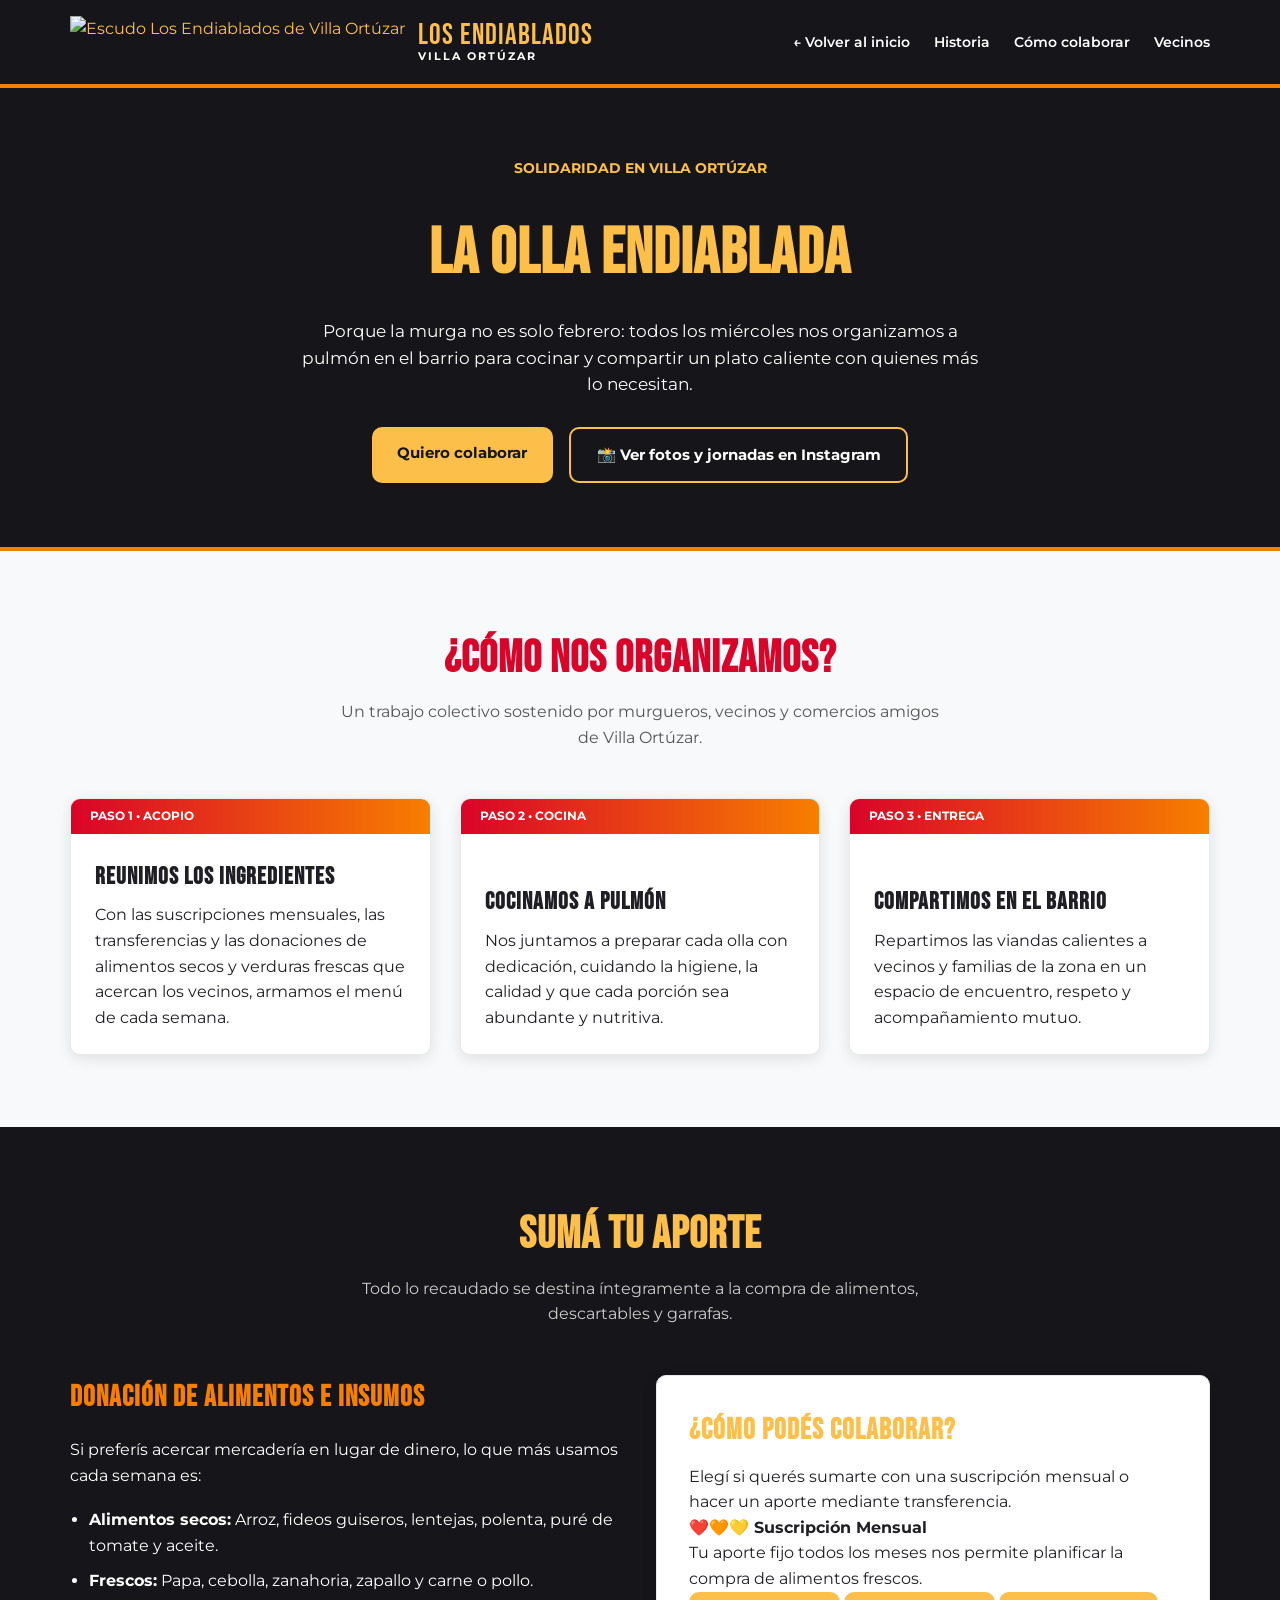
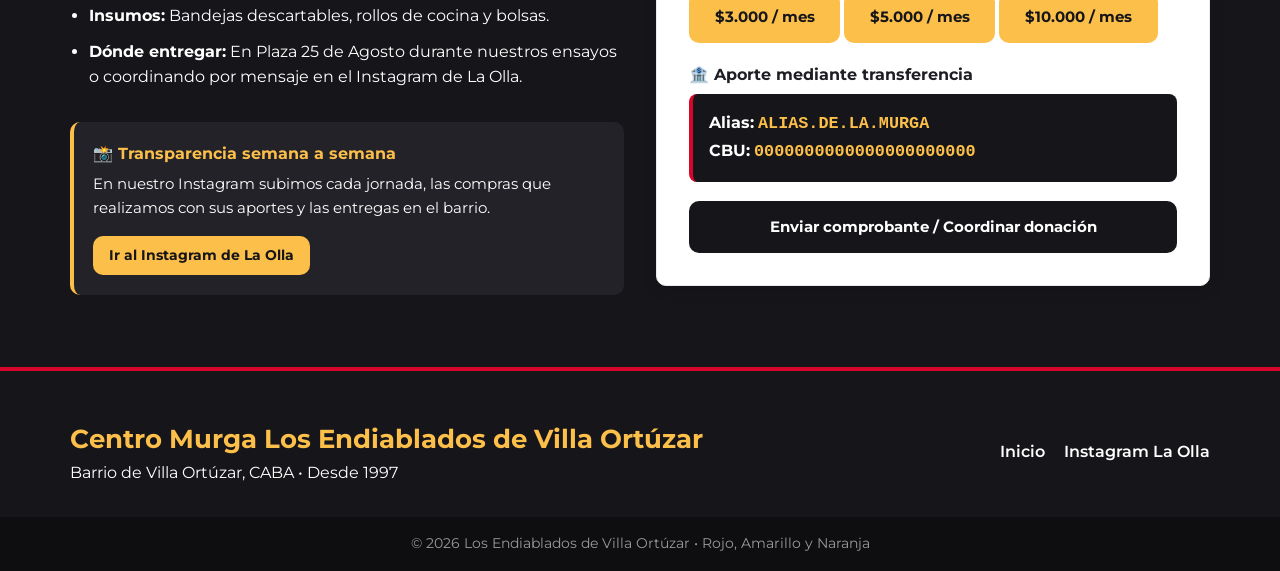
==== olla.html @ c2d9ca70 "Create olla.html add pagina olla" ====
<!DOCTYPE html>
<html lang="es">
<head>
  <meta charset="UTF-8">
  <meta name="viewport" content="width=device-width, initial-scale=1.0">
  <title>La Olla Endiablada | Los Endiablados de Villa Ortúzar</title>
  <link rel="preconnect" href="https://fonts.googleapis.com">
  <link rel="preconnect" href="https://fonts.gstatic.com" crossorigin>
  <link href="https://fonts.googleapis.com/css2?family=Bebas+Neue&family=Montserrat:wght@400;600;700&display=swap" rel="stylesheet">
  <link rel="stylesheet" href="css/styles.css">
</head>
<body>

  <!-- HEADER -->
  <header class="header">
    <div class="container nav-container">
      <a href="index.html" class="logo">
        <img src="img/logo.png" alt="Escudo Los Endiablados de Villa Ortúzar" class="logo-img">
        <span class="logo-texto">LOS ENDIABLADOS <small>VILLA ORTÚZAR</small></span>
      </a>
      <button class="menu-toggle" id="menu-toggle" aria-label="Abrir menú">☰</button>
      <nav class="nav" id="nav-menu">
        <ul class="nav-list">
          <li><a href="index.html">← Volver al inicio</a></li>
          <li><a href="index.html#historia">Historia</a></li>
          <li><a href="#sumate">Cómo colaborar</a></li>
          <li><a href="index.html#vecinos">Vecinos</a></li>
        </ul>
      </nav>
    </div>
  </header>

  <!-- PORTADA INTERNA -->
  <section class="seccion-destacada" style="padding: 4rem 0; text-align: center; border-bottom: 4px solid var(--naranja-fuego);">
    <div class="container">
      <span class="etiqueta-barrio">Solidaridad en Villa Ortúzar</span>
      <h1 style="font-size: clamp(2.8rem, 5vw, 4.2rem); color: var(--amarillo-sol); margin-bottom: 0.8rem;">La Olla Endiablada</h1>
      <p style="max-width: 680px; margin: 0 auto 1.8rem auto; font-size: 1.05rem;">
        Porque la murga no es solo febrero: todos los miércoles nos organizamos a pulmón en el barrio para cocinar y compartir un plato caliente con quienes más lo necesitan.
      </p>
      <div class="hero-botones">
        <a href="#sumate" class="btn btn-primario">Quiero colaborar</a>
        <a href="https://www.instagram.com/TU_USUARIO_DE_LA_OLLA/" target="_blank" rel="noopener" class="btn btn-secundario">
          📸 Ver fotos y jornadas en Instagram
        </a>
      </div>
    </div>
  </section>

  <!-- CÓMO TRABAJAMOS -->
  <section class="seccion seccion-clara">
    <div class="container">
      <h2 class="titulo-seccion">¿Cómo nos organizamos?</h2>
      <p class="subtitulo-seccion">Un trabajo colectivo sostenido por murgueros, vecinos y comercios amigos de Villa Ortúzar.</p>

      <div class="grid-cards">
        <div class="card">
          <div class="card-header-tag">Paso 1 • Acopio</div>
          <div class="card-body">
            <h3>Reunimos los ingredientes</h3>
            <p>Con las suscripciones mensuales, las transferencias y las donaciones de alimentos secos y verduras frescas que acercan los vecinos, armamos el menú de cada semana.</p>
          </div>
        </div>

        <div class="card">
          <div class="card-header-tag">Paso 2 • Cocina</div>
          <div class="card-body">
            <h3>Cocinamos a pulmón</h3>
            <p>Nos juntamos a preparar cada olla con dedicación, cuidando la higiene, la calidad y que cada porción sea abundante y nutritiva.</p>
          </div>
        </div>

        <div class="card">
          <div class="card-header-tag">Paso 3 • Entrega</div>
          <div class="card-body">
            <h3>Compartimos en el barrio</h3>
            <p>Repartimos las viandas calientes a vecinos y familias de la zona en un espacio de encuentro, respeto y acompañamiento mutuo.</p>
          </div>
        </div>
      </div>
    </div>
  </section>

  <!-- SECCIÓN DE COLABORACIÓN Y TRANSPARENCIA -->
  <section id="sumate" class="seccion seccion-destacada">
    <div class="container">
      <h2 class="titulo-seccion">Sumá tu aporte</h2>
      <p class="subtitulo-seccion">Todo lo recaudado se destina íntegramente a la compra de alimentos, descartables y garrafas.</p>

      <div style="display: grid; grid-template-columns: repeat(auto-fit, minmax(300px, 1fr)); gap: 2rem; align-items: start;">
        
        <!-- COLUMNA QUÉ NECESITAMOS Y PUNTO DE ENTREGA -->
        <div class="olla-info">
          <h3>Donación de alimentos e insumos</h3>
          <p>Si preferís acercar mercadería en lugar de dinero, lo que más usamos cada semana es:</p>
          <ul class="lista-necesidades">
            <li><strong>Alimentos secos:</strong> Arroz, fideos guiseros, lentejas, polenta, puré de tomate y aceite.</li>
            <li><strong>Frescos:</strong> Papa, cebolla, zanahoria, zapallo y carne o pollo.</li>
            <li><strong>Insumos:</strong> Bandejas descartables, rollos de cocina y bolsas.</li>
            <li><strong>Dónde entregar:</strong> En Plaza 25 de Agosto durante nuestros ensayos o coordinando por mensaje en el Instagram de La Olla.</li>
          </ul>

          <div style="margin-top: 2rem; padding: 1.2rem; background-color: var(--fondo-gris-oscuro); border-radius: 10px; border-left: 4px solid var(--amarillo-sol);">
            <h4 style="color: var(--amarillo-sol); margin-bottom: 0.4rem;">📸 Transparencia semana a semana</h4>
            <p style="font-size: 0.92rem; margin-bottom: 1rem;">En nuestro Instagram subimos cada jornada, las compras que realizamos con sus aportes y las entregas en el barrio.</p>
            <a href="https://www.instagram.com/olla.endiablada/" target="_blank" rel="noopener" class="btn btn-primario btn-sm">Ir al Instagram de La Olla</a>
          </div>
        </div>

        <!-- TARJETA BLANCA DE APORTES (MISMA DE LA PORTADA) -->
        <div class="olla-colaborar card">
          <h3>¿Cómo podés colaborar?</h3>
          <p>Elegí si querés sumarte con una suscripción mensual o hacer un aporte mediante transferencia.</p>

          <div class="bloque-aporte">
            <h4>❤️🧡💛 Suscripción Mensual</h4>
            <p class="texto-chico">Tu aporte fijo todos los meses nos permite planificar la compra de alimentos frescos.</p>
            <div class="botones-suscripcion">
              <a href="https://www.mercadopago.com.ar/subscriptions/checkout?preapproval_plan_id=2c93808497c19ac40197c2ccf2440081&utm_source=ig&utm_medium=social&utm_content=link_in_bio" target="_blank" rel="noopener" class="btn btn-primario">$3.000 / mes</a>
              <a href="https://www.mercadopago.com.ar/subscriptions/checkout?preapproval_plan_id=2c93808497b74ff10197c2cd6a740403&utm_source=ig&utm_medium=social&utm_content=link_in_bio" target="_blank" rel="noopener" class="btn btn-primario">$5.000 / mes</a>
              <a href="https://www.mercadopago.com.ar/subscriptions/checkout?preapproval_plan_id=2c93808497b74ff10197c2cdd6240404&utm_source=ig&utm_medium=social&utm_content=link_in_bio" target="_blank" rel="noopener" class="btn btn-primario">$10.000 / mes</a>
            </div>
          </div>

          <h4 style="margin-top: 1.2rem; margin-bottom: 0.4rem;">🏦 Aporte mediante transferencia</h4>
          <div class="datos-transferencia" style="margin-top: 0;">
            <p><strong>Alias:</strong> <code id="alias-olla">ALIAS.DE.LA.MURGA</code></p>
            <p><strong>CBU:</strong> <code>0000000000000000000000</code></p>
          </div>

          <a href="https://www.instagram.com/olla.endiablada/" target="_blank" rel="noopener" class="btn btn-oscuro btn-full">
            Enviar comprobante / Coordinar donación
          </a>
        </div>

      </div>
    </div>
  </section>

  <!-- FOOTER -->
  <footer class="footer">
    <div class="container footer-content">
      <div>
        <h4>Centro Murga Los Endiablados de Villa Ortúzar</h4>
        <p>Barrio de Villa Ortúzar, CABA • Desde 1997</p>
      </div>
      <div class="footer-redes">
        <a href="index.html">Inicio</a>
        <a href="https://www.instagram.com/olla.endiablada/" target="_blank" rel="noopener">Instagram La Olla</a>
      </div>
    </div>
    <div class="footer-copy">
      <p>© 2026 Los Endiablados de Villa Ortúzar • Rojo, Amarillo y Naranja</p>
    </div>
  </footer>

  <script src="js/script.js"></script>
</body>
</html>
---- css/styles.css ----
/* VARIABLES DE IDENTIDAD (ROJO, AMARILLO Y NARANJA) */
:root {
  --rojo-murga: #d90429;
  --rojo-oscuro: #9b001c;
  --naranja-fuego: #f77f00;
  --amarillo-sol: #fcbf49;
  --fondo-oscuro: #16161a;
  --fondo-gris-oscuro: #222228;
  --fondo-claro: #f8f9fa;
  --texto-oscuro: #1e1e24;
  --texto-claro: #ffffff;
  --texto-gris: #555555;
  --borde-radio: 10px;
  --sombra: 0 4px 15px rgba(0, 0, 0, 0.1);
}

/* RESET BÁSICO */
* {
  margin: 0;
  padding: 0;
  box-sizing: border-box;
}

html {
  scroll-behavior: smooth;
}

body {
  font-family: 'Montserrat', sans-serif;
  color: var(--texto-oscuro);
  line-height: 1.6;
  background-color: #ffffff;
}

h1, h2, h3, .logo-texto {
  font-family: 'Bebas Neue', sans-serif;
  letter-spacing: 1px;
}

.container {
  width: 90%;
  max-width: 1140px;
  margin: 0 auto;
}

/* HEADER Y NAVEGACIÓN */
.header {
  background-color: var(--fondo-oscuro);
  color: var(--texto-claro);
  position: sticky;
  top: 0;
  z-index: 1000;
  border-bottom: 4px solid var(--naranja-fuego);
}

.nav-container {
  display: flex;
  justify-content: space-between;
  align-items: center;
  padding: 1rem 0;
}

.logo {
  text-decoration: none;
  color: var(--amarillo-sol);
  display: flex;
  align-items: center;
  gap: 0.8rem;
}

.logo-img {
  height: 52px;
  width: auto;
  object-fit: contain;
}

.logo-texto {
  font-size: 1.8rem;
  line-height: 1;
  display: flex;
  flex-direction: column;
}

.logo-texto small {
  font-family: 'Montserrat', sans-serif;
  font-size: 0.7rem;
  font-weight: 700;
  color: var(--texto-claro);
  letter-spacing: 2px;
}

.nav-list {
  list-style: none;
  display: flex;
  align-items: center;
  gap: 1.5rem;
}

.nav-list a {
  color: var(--texto-claro);
  text-decoration: none;
  font-weight: 600;
  font-size: 0.9rem;
  transition: color 0.3s;
}

.nav-list a:hover {
  color: var(--amarillo-sol);
}

.badge-shop {
  background-color: var(--fondo-gris-oscuro);
  color: var(--amarillo-sol);
  border: 1px dashed var(--amarillo-sol);
  padding: 0.3rem 0.7rem;
  border-radius: 20px;
  font-size: 0.75rem;
  font-weight: 600;
  cursor: default;
}

.menu-toggle {
  display: none;
  background: none;
  border: none;
  color: var(--amarillo-sol);
  font-size: 1.8rem;
  cursor: pointer;
}

/* HERO / PORTADA */
.hero {
  position: relative;
  overflow: hidden;
  color: var(--texto-claro);
  min-height: 75vh;
  display: flex;
  align-items: center;
  text-align: center;
}

.hero-slider, .hero-overlay {
  position: absolute;
  inset: 0;
}

.slide {
  position: absolute;
  inset: 0;
  background-size: cover;
  background-position: center;
  opacity: 0;
  transition: opacity 1.2s ease-in-out;
}

.slide.activa {
  opacity: 1;
}

.hero-overlay {
  background: linear-gradient(rgba(20, 20, 24, 0.65), rgba(155, 0, 28, 0.72));
  z-index: 1;
}

.hero-content {
  position: relative;
  z-index: 2;
  width: 100%;
  padding: 4rem 0;
}

.etiqueta-barrio {
  display: inline-block;
  background-color: var(--fondo-oscuro);
  color: var(--amarillo-sol);
  padding: 0.4rem 1rem;
  border-radius: 20px;
  font-size: 0.85rem;
  font-weight: 700;
  margin-bottom: 1rem;
  text-transform: uppercase;
}

.hero h1 {
  font-size: clamp(2.8rem, 6vw, 4.5rem);
  line-height: 1.05;
  margin-bottom: 1rem;
  text-shadow: 2px 2px 8px rgba(0,0,0,0.4);
}

.hero p {
  max-width: 680px;
  margin: 0 auto 2rem auto;
  font-size: 1.1rem;
}

.hero-botones {
  display: flex;
  gap: 1rem;
  justify-content: center;
  flex-wrap: wrap;
}

/* BOTONES */
.btn {
  display: inline-block;
  padding: 0.85rem 1.6rem;
  border-radius: var(--borde-radio);
  text-decoration: none;
  font-weight: 700;
  font-size: 0.95rem;
  transition: transform 0.2s, background-color 0.3s;
  text-align: center;
}

.btn:hover {
  transform: translateY(-2px);
}

.btn-primario {
  background-color: var(--amarillo-sol);
  color: var(--fondo-oscuro);
}

.btn-primario:hover {
  background-color: #ffd166;
}

.btn-secundario {
  background-color: var(--fondo-oscuro);
  color: var(--texto-claro);
  border: 2px solid var(--amarillo-sol);
}

.btn-oscuro {
  background-color: var(--fondo-oscuro);
  color: var(--texto-claro);
}

.btn-sm {
  padding: 0.55rem 1rem;
  font-size: 0.85rem;
}

.btn-full {
  width: 100%;
}

/* SECCIONES GENERALES */
.seccion {
  padding: 4.5rem 0;
}

.seccion-clara {
  background-color: var(--fondo-claro);
}

.seccion-destacada {
  background-color: var(--fondo-oscuro);
  color: var(--texto-claro);
}

.titulo-seccion {
  font-size: 2.8rem;
  text-align: center;
  color: var(--rojo-murga);
  margin-bottom: 0.3rem;
}

.seccion-destacada .titulo-seccion {
  color: var(--amarillo-sol);
}

.subtitulo-seccion {
  text-align: center;
  color: var(--texto-gris);
  max-width: 620px;
  margin: 0 auto 3rem auto;
}

.seccion-destacada .subtitulo-seccion {
  color: #cccccc;
}

/* LÍNEA DE TIEMPO (HISTORIA) */
.timeline {
  border-left: 4px solid var(--naranja-fuego);
  padding-left: 2rem;
  max-width: 800px;
  margin: 0 auto;
  display: flex;
  flex-direction: column;
  gap: 2rem;
}

.timeline-item {
  position: relative;
}

.timeline-item::before {
  content: '';
  position: absolute;
  left: -2.65rem;
  top: 0.3rem;
  width: 16px;
  height: 16px;
  background-color: var(--rojo-murga);
  border: 3px solid var(--amarillo-sol);
  border-radius: 50%;
}

.timeline-fecha {
  display: inline-block;
  background-color: var(--rojo-murga);
  color: var(--texto-claro);
  font-weight: 700;
  font-size: 0.8rem;
  padding: 0.2rem 0.7rem;
  border-radius: 5px;
  margin-bottom: 0.4rem;
}

.timeline-contenido h3 {
  font-size: 1.6rem;
  margin-bottom: 0.3rem;
}

/* LA OLLA ENDIABLADA */
/* LA OLLA ENDIABLADA */
.olla-grid {
  display: grid;
  grid-template-columns: 1.1fr auto 1.1fr;
  gap: 2rem;
  align-items: center;
}

.marco-celular {
  position: relative;
  width: 245px;
  aspect-ratio: 9 / 16;
  border-radius: 32px;
  padding: 10px;
  border: 3px solid var(--amarillo-sol);
  box-shadow: 0 12px 28px rgba(0, 0, 0, 0.6);
  background-color: #111111;
  margin: 0 auto;
}

.marco-celular::before {
  content: '';
  position: absolute;
  top: 16px;
  left: 50%;
  transform: translateX(-50%);
  width: 55px;
  height: 5px;
  background-color: #2b2b2b;
  border-radius: 10px;
  z-index: 2;
}

.marco-celular video {
  width: 100%;
  height: 100%;
  object-fit: cover;
  border-radius: 22px;
  display: block;
}

.olla-info h3 {
  font-size: 1.8rem;
  color: var(--naranja-fuego);
  margin-bottom: 1rem;
}

.lista-necesidades {
  margin-top: 1.2rem;
  padding-left: 1.2rem;
  display: flex;
  flex-direction: column;
  gap: 0.6rem;
}

.olla-colaborar {
  background-color: var(--fondo-gris-oscuro);
  padding: 2rem;
  border-radius: var(--borde-radio);
  border-top: 5px solid var(--amarillo-sol);
}

.olla-colaborar h3 {
  font-size: 1.8rem;
  color: var(--amarillo-sol);
  margin-bottom: 0.6rem;
}

.datos-transferencia {
  background-color: var(--fondo-oscuro);
  padding: 1rem;
  border-radius: 8px;
  margin: 1.2rem 0;
  border-left: 4px solid var(--rojo-murga);
}

.datos-transferencia code {
  color: var(--amarillo-sol);
  font-size: 1.05rem;
  font-weight: bold;
}

.olla-colaborar,
.olla-colaborar p,
.olla-colaborar h4,
.intro-colaborar,
.texto-chico,
.bloque-aporte h4 {
  color: var(--texto-oscuro);
}

.datos-transferencia,
.datos-transferencia p {
  color: var(--texto-claro);
}

.datos-transferencia h4 {
  color: var(--amarillo-sol);
}

/* GRILLA DE TARJETAS (SALIDAS Y VECINOS) */
.grid-cards {
  display: grid;
  grid-template-columns: repeat(auto-fit, minmax(290px, 1fr));
  gap: 1.8rem;
}

.card {
  background-color: #ffffff;
  border-radius: var(--borde-radio);
  box-shadow: var(--sombra);
  overflow: hidden;
  border: 1px solid #eaeaea;
  display: flex;
  flex-direction: column;
  justify-content: space-between;
}

.card-header-tag {
  background: linear-gradient(90deg, var(--rojo-murga), var(--naranja-fuego));
  color: var(--texto-claro);
  font-weight: 700;
  font-size: 0.78rem;
  text-transform: uppercase;
  padding: 0.45rem 1.2rem;
}

.card-body {
  padding: 1.5rem;
}

.card-body h3 {
  font-size: 1.5rem;
  margin-bottom: 0.4rem;
  color: var(--texto-oscuro);
}

.fecha-nota {
  font-size: 0.82rem;
  color: var(--naranja-fuego);
  font-weight: 700;
  margin-bottom: 0.8rem;
}

.card-links {
  margin-top: 1.2rem;
  display: flex;
  flex-direction: column;
  gap: 0.5rem;
}

.btn-link {
  color: var(--rojo-murga);
  font-weight: 700;
  text-decoration: none;
  font-size: 0.9rem;
}

.btn-link-secundario {
  color: var(--texto-gris);
  text-decoration: none;
  font-size: 0.85rem;
  font-weight: 600;
}

/* FILTROS DE VECINOS */
.filtros-vecinos {
  display: flex;
  justify-content: center;
  gap: 0.7rem;
  flex-wrap: wrap;
  margin-bottom: 2rem;
}

.filtro-btn {
  padding: 0.5rem 1.1rem;
  border: 2px solid var(--rojo-murga);
  background-color: transparent;
  color: var(--rojo-murga);
  border-radius: 20px;
  font-weight: 700;
  cursor: pointer;
  transition: all 0.2s;
}

.filtro-btn.activo, .filtro-btn:hover {
  background-color: var(--rojo-murga);
  color: var(--texto-claro);
}

.tag-rubro {
  display: inline-block;
  background-color: var(--amarillo-sol);
  color: var(--fondo-oscuro);
  font-size: 0.75rem;
  font-weight: 700;
  padding: 0.2rem 0.6rem;
  border-radius: 5px;
  margin-bottom: 0.6rem;
}

.card-vecino p {
  margin-bottom: 1.2rem;
  font-size: 0.92rem;
}

.caja-sumate {
  margin-top: 3rem;
  background-color: #ffffff;
  border: 2px dashed var(--naranja-fuego);
  padding: 1.8rem;
  border-radius: var(--borde-radio);
  text-align: center;
  display: flex;
  flex-direction: column;
  align-items: center;
  gap: 1rem;
}

/* FOOTER */
.footer {
  background-color: var(--fondo-oscuro);
  color: var(--texto-claro);
  padding-top: 3rem;
  border-top: 4px solid var(--rojo-murga);
}

.footer-content {
  display: flex;
  justify-content: space-between;
  align-items: center;
  flex-wrap: wrap;
  gap: 1.5rem;
  padding-bottom: 2rem;
}

.footer h4 {
  font-size: 1.6rem;
  color: var(--amarillo-sol);
}

.footer-redes {
  display: flex;
  gap: 1.2rem;
}

.footer-redes a {
  color: var(--texto-claro);
  text-decoration: none;
  font-weight: 600;
}

.footer-redes a:hover {
  color: var(--naranja-fuego);
}

.footer-copy {
  background-color: #0e0e11;
  text-align: center;
  padding: 1rem;
  font-size: 0.85rem;
  color: #999999;
}

/* RESPONSIVE CELULARES */
@media (max-width: 768px) {
  .menu-toggle {
    display: block;
  }

  .nav {
    display: none;
    position: absolute;
    top: 100%;
    left: 0;
    width: 100%;
    background-color: var(--fondo-oscuro);
    padding: 1.5rem;
    border-bottom: 3px solid var(--amarillo-sol);
  }

  .nav.activo {
    display: block;
  }

  .nav-list {
    flex-direction: column;
    align-items: flex-start;
  }

  .olla-grid {
    grid-template-columns: 1fr;
  }
}
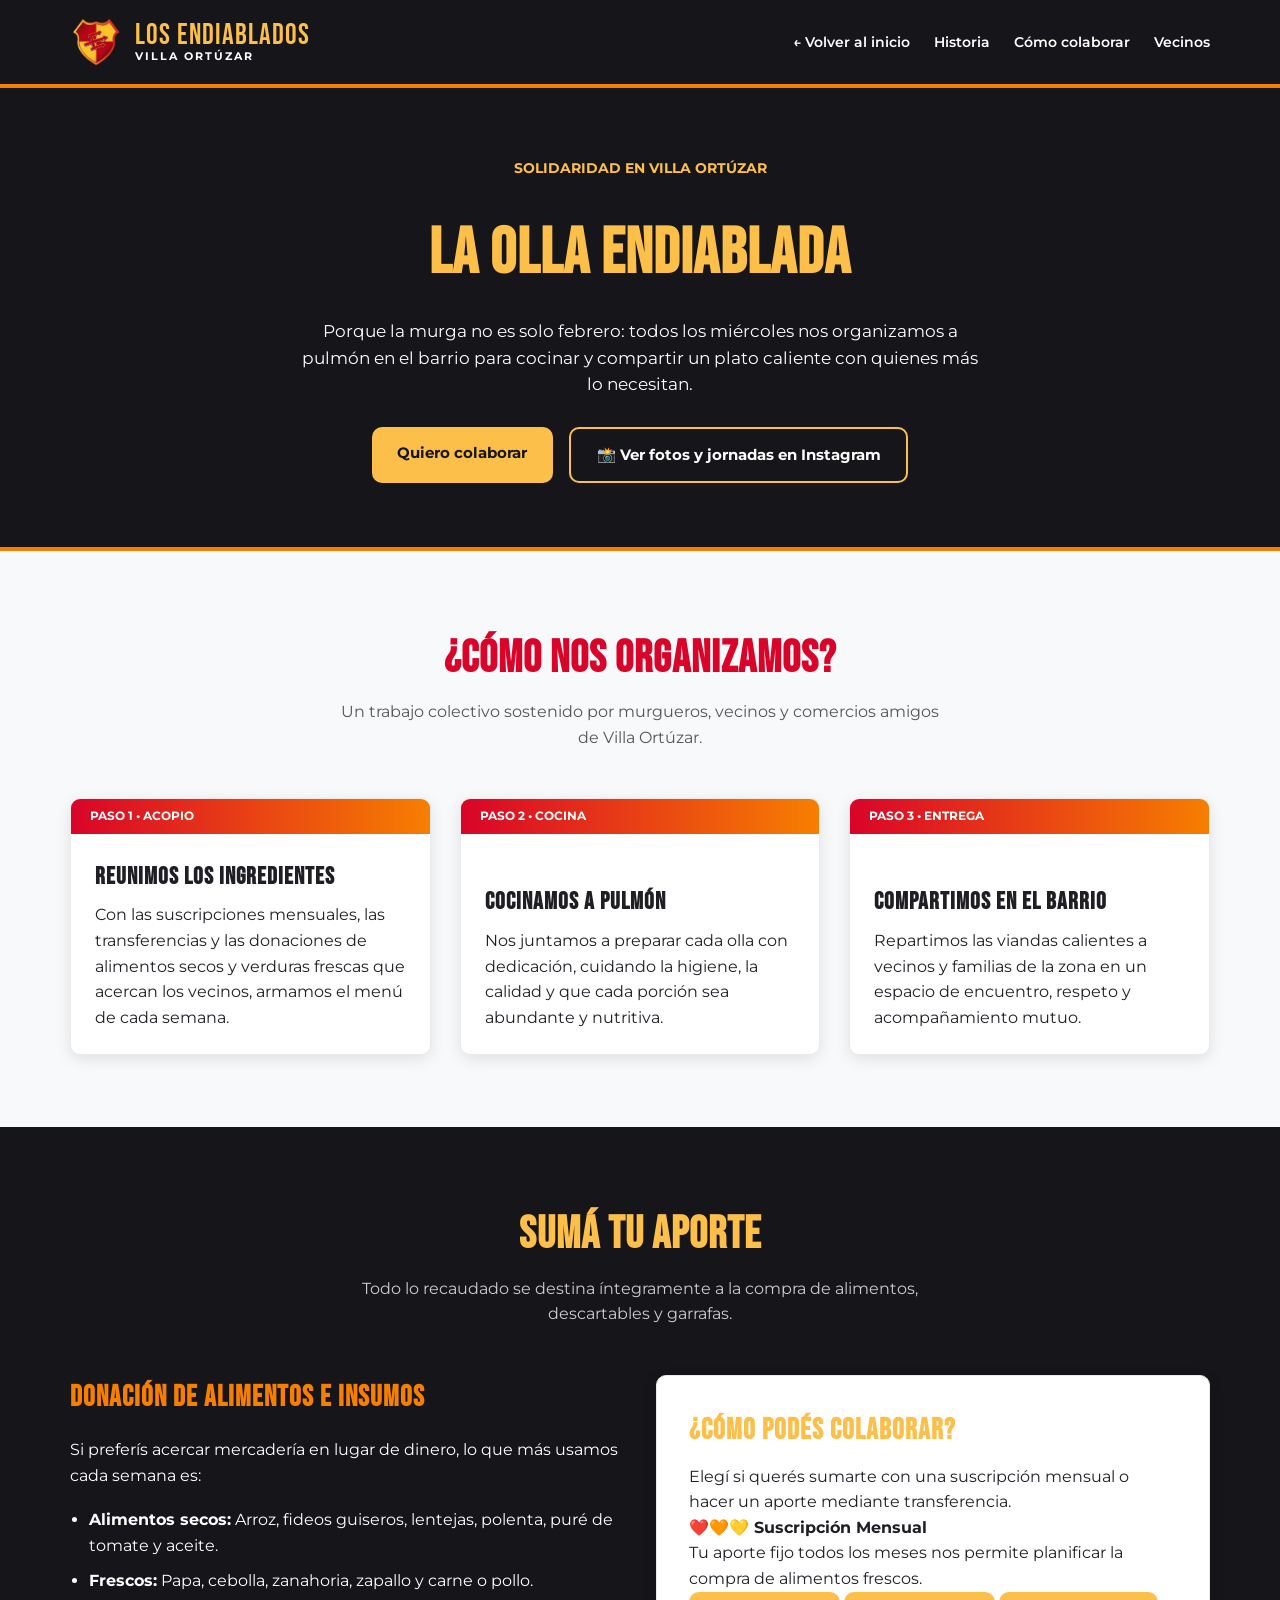
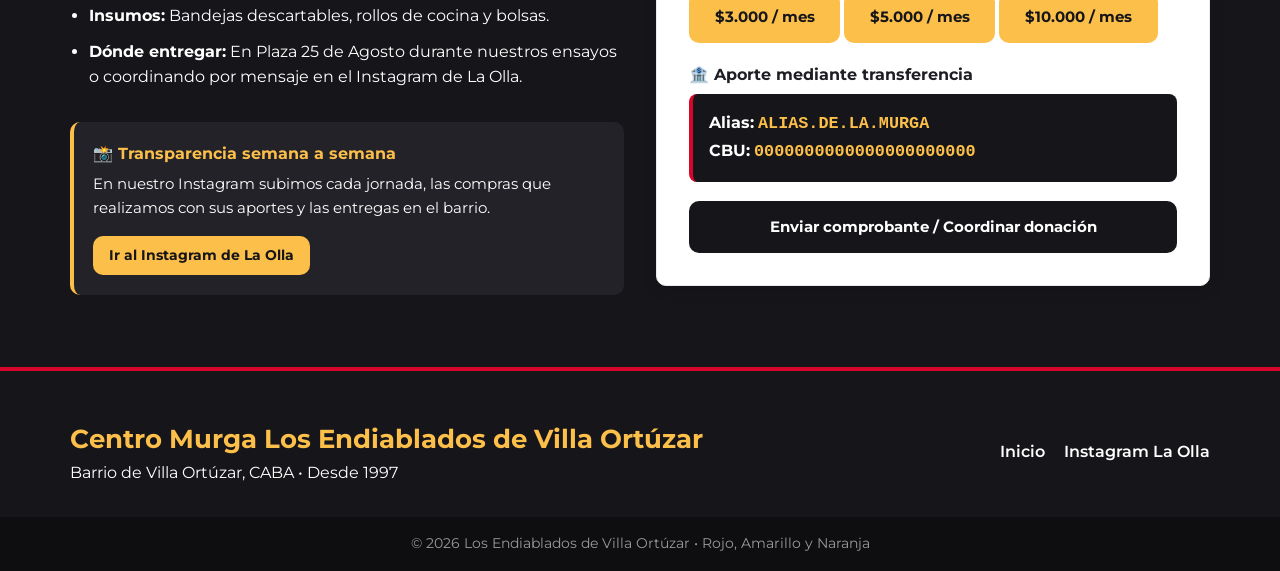
==== commit 17ea5f1c: "Update olla.html edit nombre img logo endiablado" ====
--- a/olla.html
+++ b/olla.html
@@ -15,7 +15,7 @@
   <header class="header">
     <div class="container nav-container">
       <a href="index.html" class="logo">
-        <img src="img/logo.png" alt="Escudo Los Endiablados de Villa Ortúzar" class="logo-img">
+        <img src="img/logo-endiablados.png" alt="Escudo Los Endiablados de Villa Ortúzar" class="logo-img">
         <span class="logo-texto">LOS ENDIABLADOS <small>VILLA ORTÚZAR</small></span>
       </a>
       <button class="menu-toggle" id="menu-toggle" aria-label="Abrir menú">☰</button>
@@ -40,7 +40,7 @@
       </p>
       <div class="hero-botones">
         <a href="#sumate" class="btn btn-primario">Quiero colaborar</a>
-        <a href="https://www.instagram.com/TU_USUARIO_DE_LA_OLLA/" target="_blank" rel="noopener" class="btn btn-secundario">
+        <a href="https://www.instagram.com/olla.endiablada/" target="_blank" rel="noopener" class="btn btn-secundario">
           📸 Ver fotos y jornadas en Instagram
         </a>
       </div>
@@ -154,6 +154,6 @@
     </div>
   </footer>
 
-  <script src="js/script.js"></script>
+  <script src="js/main.js"></script>
 </body>
 </html>
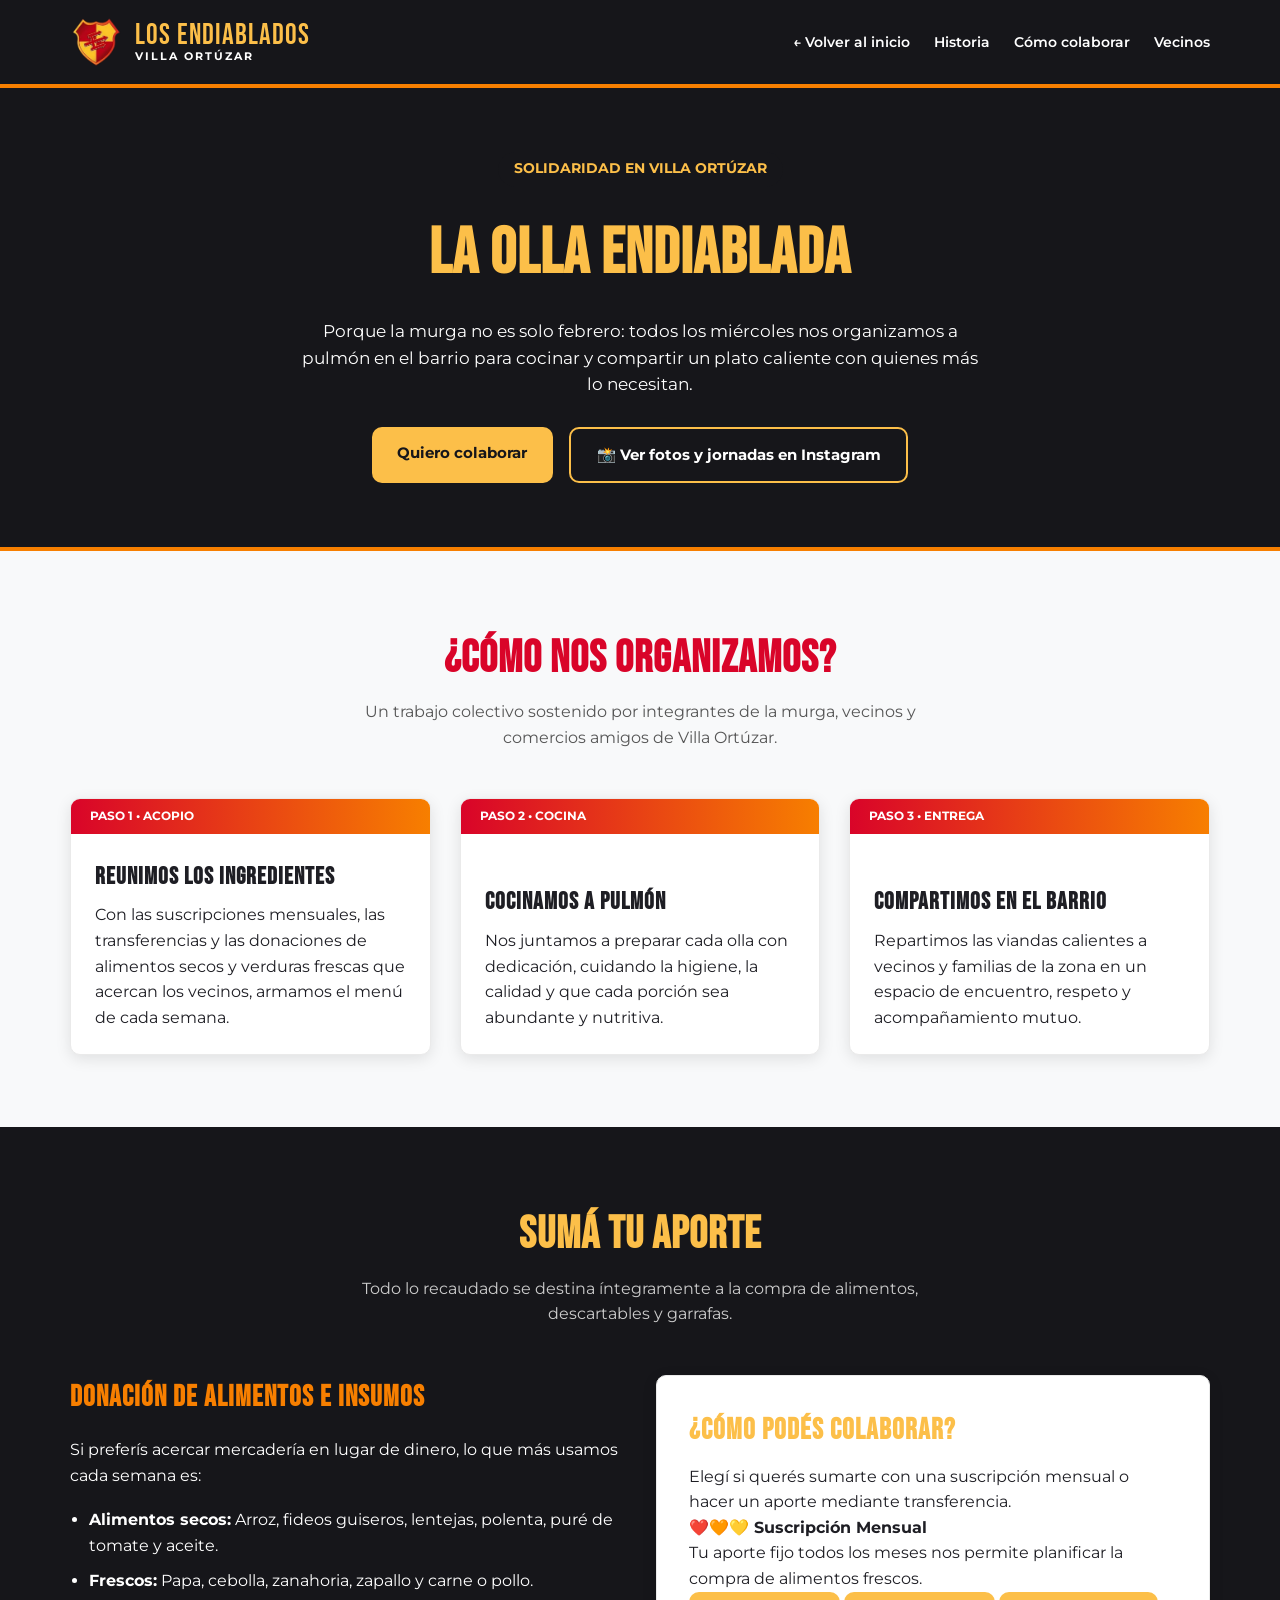
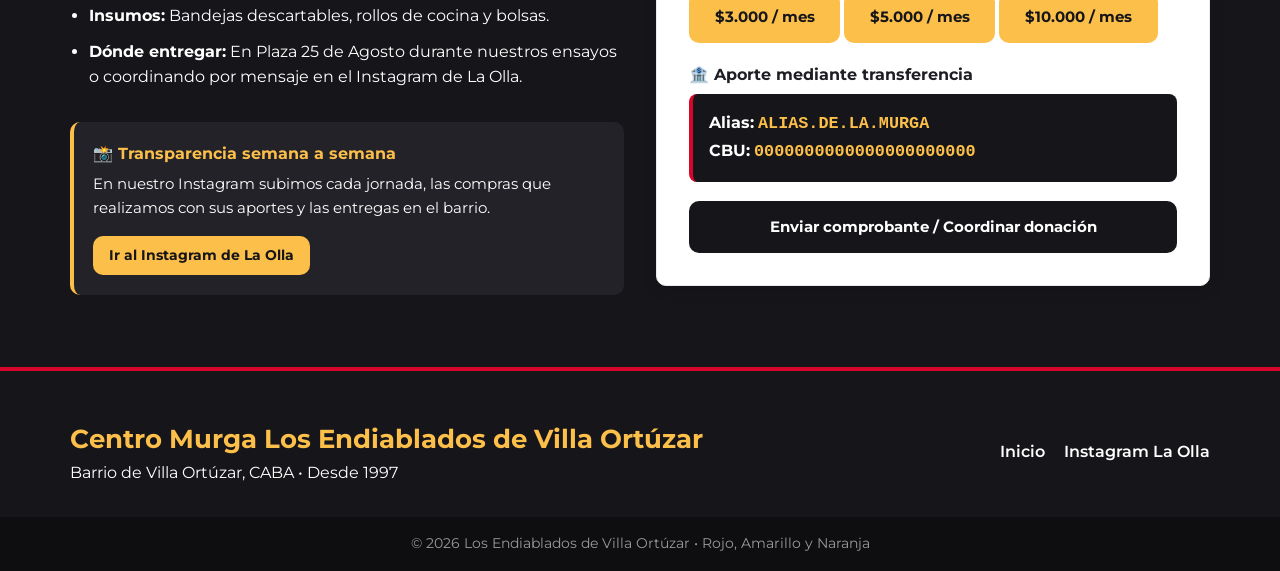
==== commit 430efa72: "Update olla.html" ====
--- a/olla.html
+++ b/olla.html
@@ -8,6 +8,7 @@
   <link rel="preconnect" href="https://fonts.gstatic.com" crossorigin>
   <link href="https://fonts.googleapis.com/css2?family=Bebas+Neue&family=Montserrat:wght@400;600;700&display=swap" rel="stylesheet">
   <link rel="stylesheet" href="css/styles.css">
+  <link rel="icon" type="image/png" href="img/logo-endiablados.png">
 </head>
 <body>
 
@@ -51,7 +52,7 @@
   <section class="seccion seccion-clara">
     <div class="container">
       <h2 class="titulo-seccion">¿Cómo nos organizamos?</h2>
-      <p class="subtitulo-seccion">Un trabajo colectivo sostenido por murgueros, vecinos y comercios amigos de Villa Ortúzar.</p>
+      <p class="subtitulo-seccion">Un trabajo colectivo sostenido por integrantes de la murga, vecinos y comercios amigos de Villa Ortúzar.</p>
 
       <div class="grid-cards">
         <div class="card">
